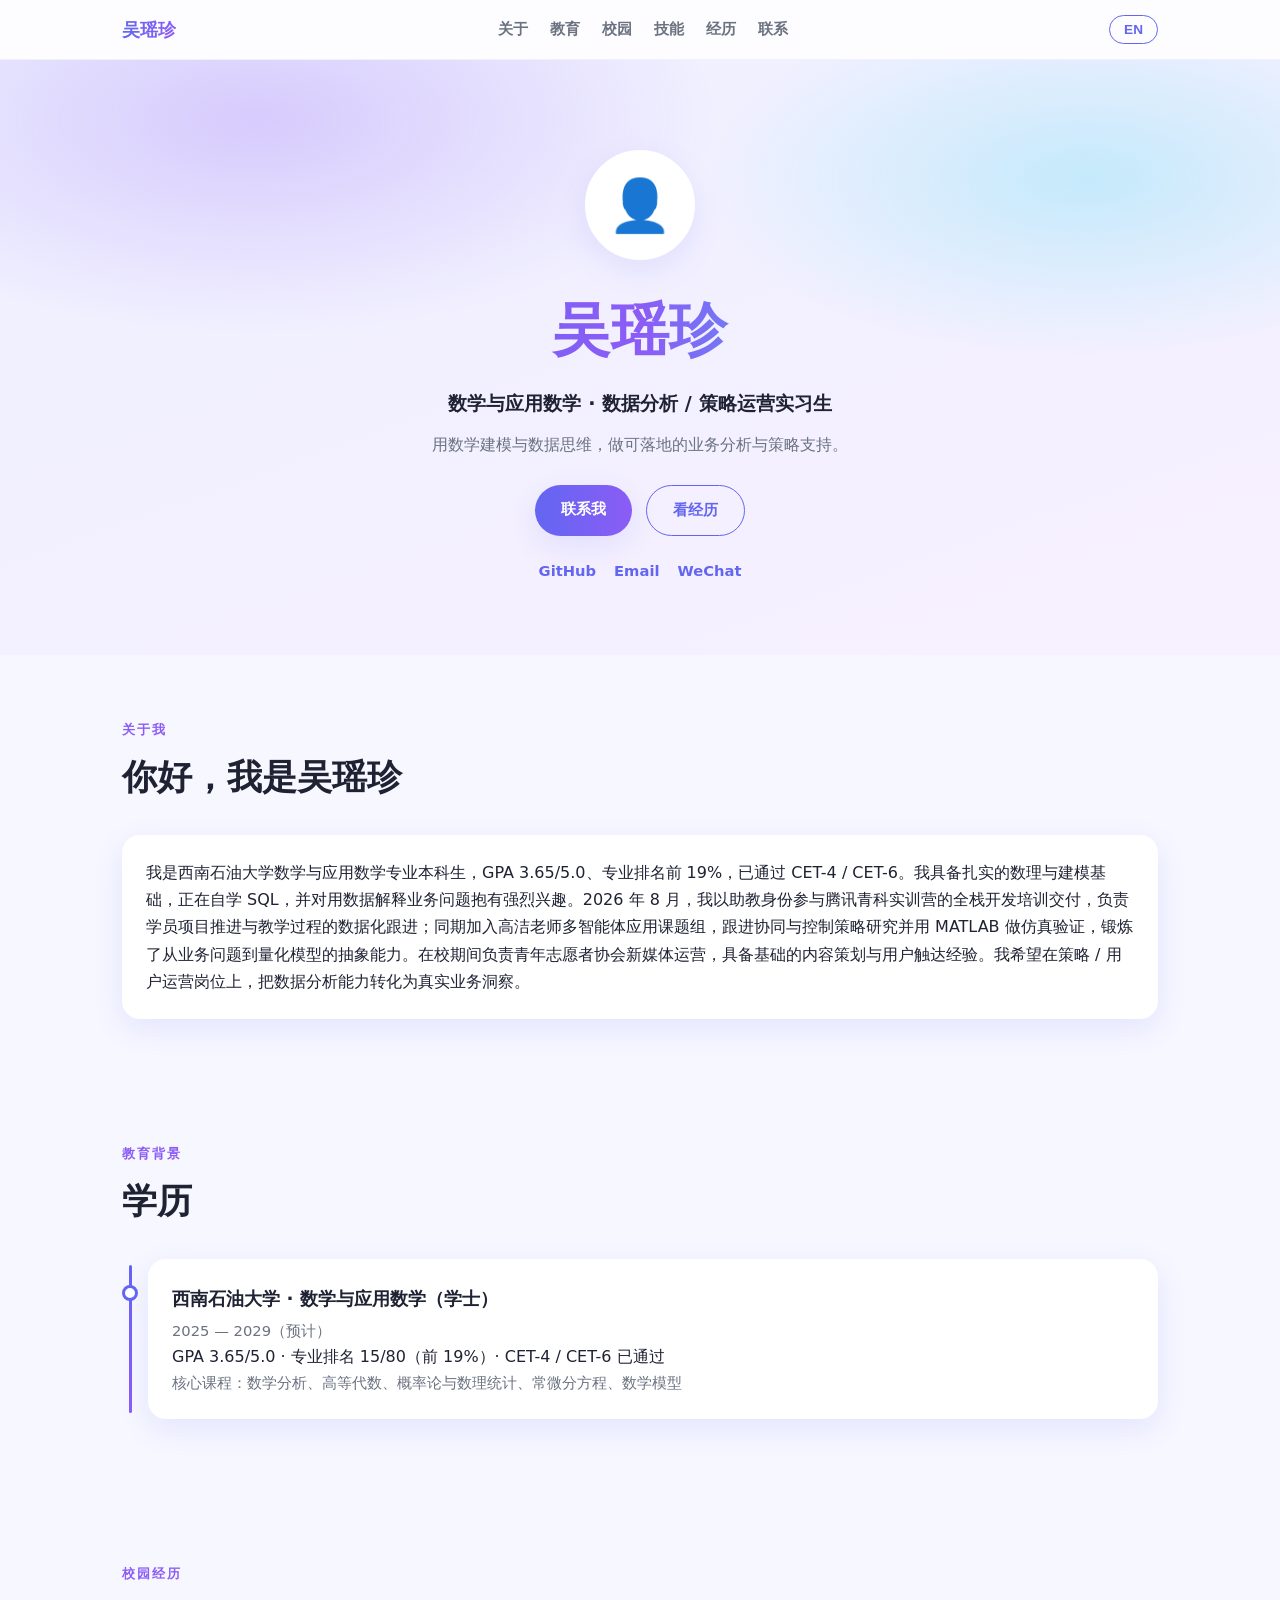
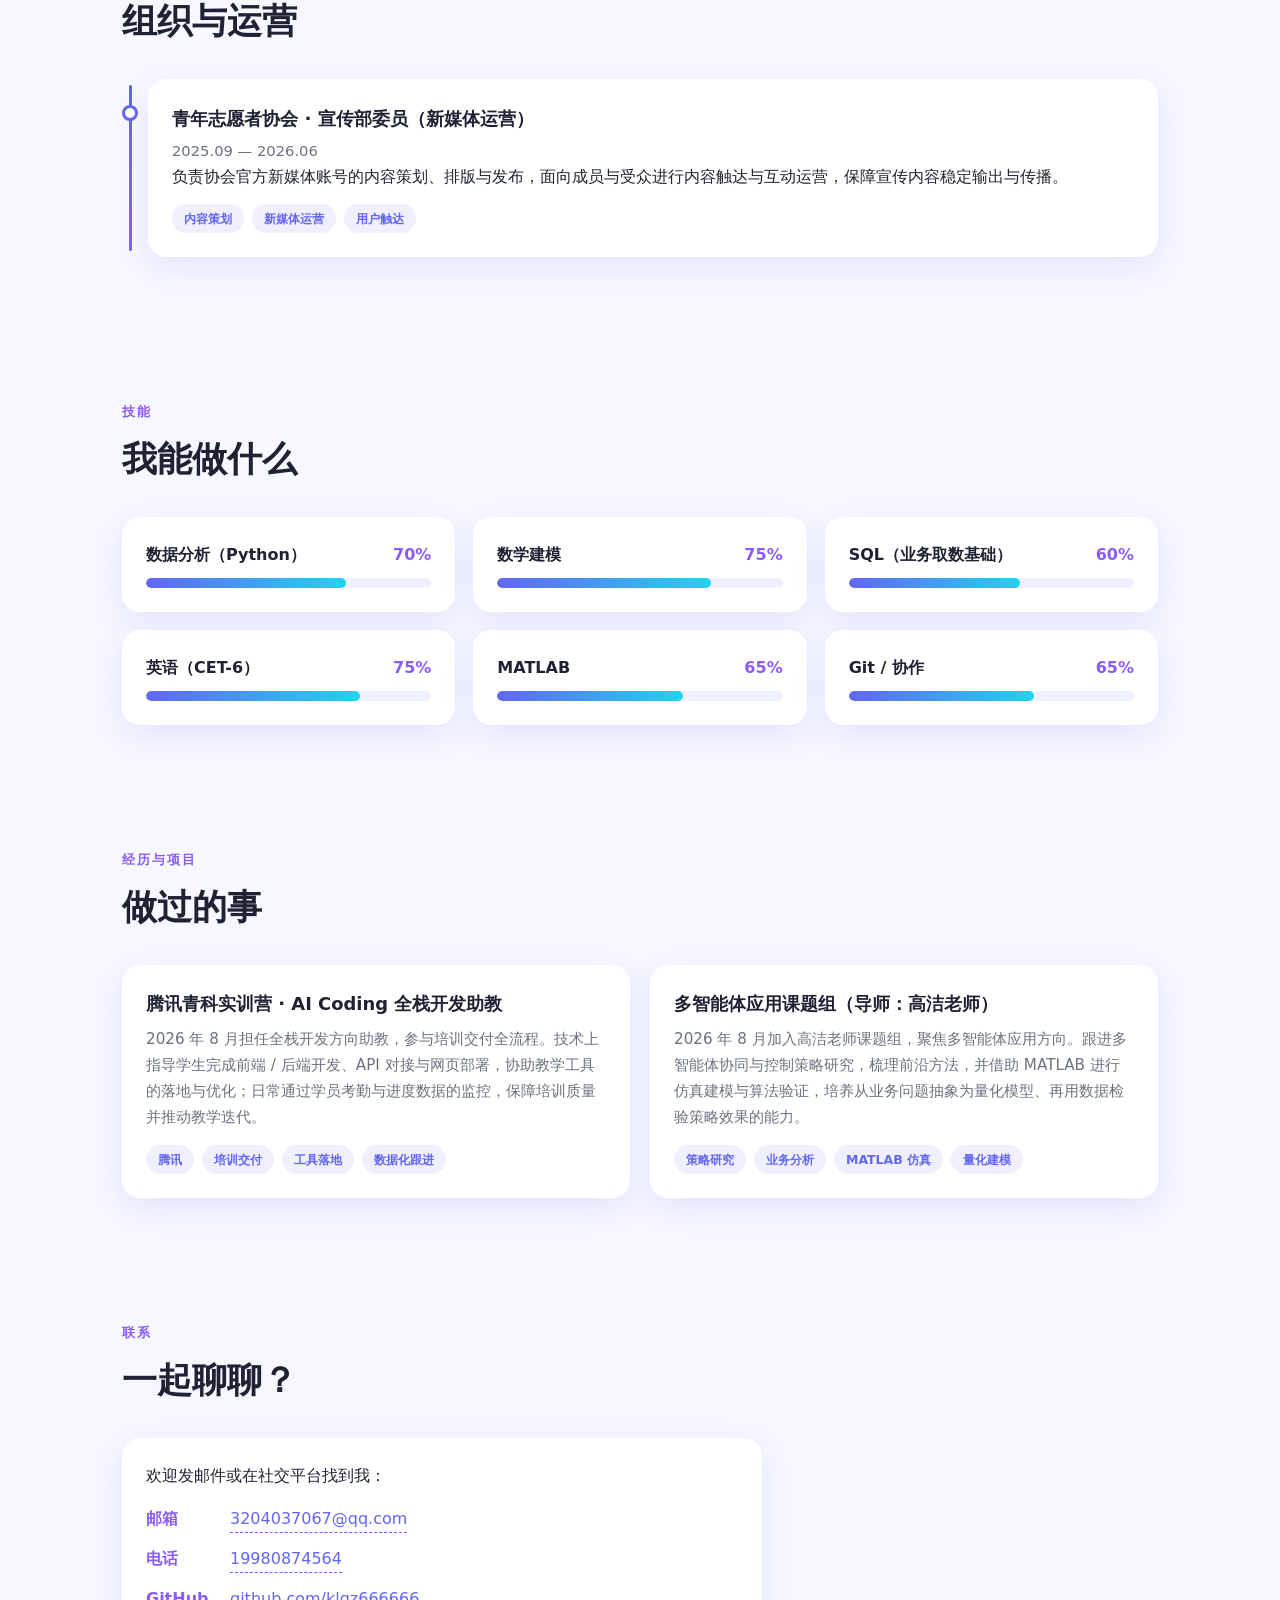
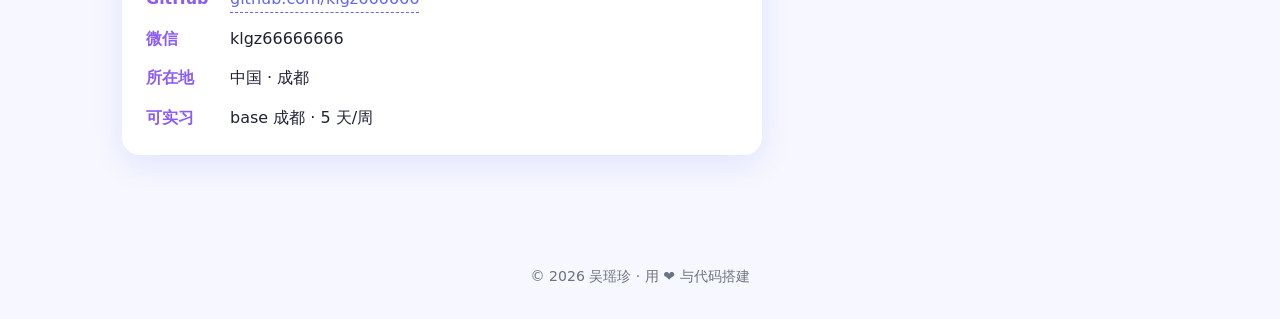
==== resume_didi.html @ a0040deb "feat: 个人简历网站（含 CodePlay 项目经历）" ====
<!DOCTYPE html>
<html lang="zh">
<head>
  <meta charset="UTF-8" />
  <meta name="viewport" content="width=device-width, initial-scale=1.0" />
  <title data-zh="吴瑶珍 - 数据分析/策略运营实习简历" data-en="Wu Yaozhen - Data & Strategy Ops Resume">吴瑶珍 - 数据分析/策略运营实习简历</title>
  <link rel="stylesheet" href="styles.css" />
</head>
<body>
  <!-- ===== 顶部导航 ===== -->
  <header class="nav" id="nav">
    <div class="nav__inner">
      <a class="nav__logo" href="#home" data-zh="吴瑶珍" data-en="Wu Yaozhen">吴瑶珍</a>
      <nav class="nav__links">
        <a href="#about" data-zh="关于" data-en="About">关于</a>
        <a href="#education" data-zh="教育" data-en="Education">教育</a>
        <a href="#campus" data-zh="校园" data-en="Campus">校园</a>
        <a href="#skills" data-zh="技能" data-en="Skills">技能</a>
        <a href="#projects" data-zh="经历" data-en="Experience">经历</a>
        <a href="#contact" data-zh="联系" data-en="Contact">联系</a>
      </nav>
      <button class="lang-toggle" id="langToggle" aria-label="切换语言">EN</button>
    </div>
  </header>

  <!-- ===== Hero 区 ===== -->
  <section class="hero" id="home">
    <div class="hero__bg" aria-hidden="true"></div>
    <div class="hero__inner">
      <div class="hero__avatar" aria-hidden="true">👤</div>
      <h1 class="hero__name" data-zh="吴瑶珍" data-en="Wu Yaozhen">吴瑶珍</h1>
      <p class="hero__role" data-zh="数学与应用数学 · 数据分析 / 策略运营实习生" data-en="Mathematics · Data & Strategy Ops Intern">数学与应用数学 · 数据分析 / 策略运营实习生</p>
      <p class="hero__tagline" data-zh="用数学建模与数据思维，做可落地的业务分析与策略支持。" data-en="Turning math modeling and data thinking into actionable business analysis & strategy support.">用数学建模与数据思维，做可落地的业务分析与策略支持。</p>
      <div class="hero__cta">
        <a class="btn btn--primary" href="#contact" data-zh="联系我" data-en="Contact Me">联系我</a>
        <a class="btn btn--ghost" href="#projects" data-zh="看经历" data-en="View Experience">看经历</a>
      </div>
      <div class="hero__socials">
        <a href="https://github.com/klgz666666" aria-label="GitHub">GitHub</a>
        <a href="#" aria-label="Email">Email</a>
        <a href="#" aria-label="WeChat">WeChat</a>
      </div>
    </div>
  </section>

  <!-- ===== 关于我 ===== -->
  <section class="section" id="about">
    <div class="section__head reveal">
      <span class="section__kicker" data-zh="关于我" data-en="About">关于我</span>
      <h2 data-zh="你好，我是吴瑶珍" data-en="Hi, I'm Wu Yaozhen">你好，我是吴瑶珍</h2>
    </div>
    <div class="card reveal">
      <p data-zh="我是西南石油大学数学与应用数学专业本科生，GPA 3.65/5.0、专业排名前 19%，已通过 CET-4 / CET-6。我具备扎实的数理与建模基础，正在自学 SQL，并对用数据解释业务问题抱有强烈兴趣。2026 年 8 月，我以助教身份参与腾讯青科实训营的全栈开发培训交付，负责学员项目推进与教学过程的数据化跟进；同期加入高洁老师多智能体应用课题组，跟进协同与控制策略研究并用 MATLAB 做仿真验证，锻炼了从业务问题到量化模型的抽象能力。在校期间负责青年志愿者协会新媒体运营，具备基础的内容策划与用户触达经验。我希望在策略 / 用户运营岗位上，把数据分析能力转化为真实业务洞察。" data-en="I'm a Mathematics undergrad at Southwest Petroleum University (GPA 3.65/5.0, top 19%, CET-4/6). I have solid quantitative & modeling foundations, am self-studying SQL, and am keen on explaining business with data. In Aug 2026 I joined Tencent's Youth Science Camp as a TA for the full-stack track, driving trainee projects and data-informed teaching follow-up; the same month I entered Prof. Gao Jie's multi-agent research group, studying coordination & control strategies and validating algorithms via MATLAB simulation — building my ability to abstract business problems into quantitative models. On campus I ran the Youth Volunteers Association's social media, gaining basic content planning & user-reach experience. I want to turn data analysis into real business insight in a strategy / user-ops role.">我是西南石油大学数学与应用数学专业本科生，GPA 3.65/5.0、专业排名前 19%，已通过 CET-4 / CET-6。我具备扎实的数理与建模基础，正在自学 SQL，并对用数据解释业务问题抱有强烈兴趣。2026 年 8 月，我以助教身份参与腾讯青科实训营的全栈开发培训交付，负责学员项目推进与教学过程的数据化跟进；同期加入高洁老师多智能体应用课题组，跟进协同与控制策略研究并用 MATLAB 做仿真验证，锻炼了从业务问题到量化模型的抽象能力。在校期间负责青年志愿者协会新媒体运营，具备基础的内容策划与用户触达经验。我希望在策略 / 用户运营岗位上，把数据分析能力转化为真实业务洞察。</p>
    </div>
  </section>

  <!-- ===== 教育背景 ===== -->
  <section class="section" id="education">
    <div class="section__head reveal">
      <span class="section__kicker" data-zh="教育背景" data-en="Education">教育背景</span>
      <h2 data-zh="学历" data-en="Education">学历</h2>
    </div>
    <div class="timeline">
      <div class="timeline__item reveal">
        <div class="timeline__dot" aria-hidden="true"></div>
        <div class="card">
          <h3 data-zh="西南石油大学 · 数学与应用数学（学士）" data-en="Southwest Petroleum University · B.Sc. in Mathematics">西南石油大学 · 数学与应用数学（学士）</h3>
          <p class="muted" data-zh="2025 — 2029（预计）" data-en="2025 — 2029 (expected)">2025 — 2029（预计）</p>
          <p data-zh="GPA 3.65/5.0 · 专业排名 15/80（前 19%）· CET-4 / CET-6 已通过" data-en="GPA 3.65/5.0 · Rank 15/80 (top 19%) · CET-4 / CET-6 passed">GPA 3.65/5.0 · 专业排名 15/80（前 19%）· CET-4 / CET-6 已通过</p>
          <p class="muted" data-zh="核心课程：数学分析、高等代数、概率论与数理统计、常微分方程、数学模型" data-en="Core courses: Mathematical Analysis, Advanced Algebra, Probability & Statistics, ODE, Math Modeling">核心课程：数学分析、高等代数、概率论与数理统计、常微分方程、数学模型</p>
        </div>
      </div>
    </div>
  </section>

  <!-- ===== 校园经历 ===== -->
  <section class="section" id="campus">
    <div class="section__head reveal">
      <span class="section__kicker" data-zh="校园经历" data-en="Campus Experience">校园经历</span>
      <h2 data-zh="组织与运营" data-en="Org & Operations">组织与运营</h2>
    </div>
    <div class="timeline">
      <div class="timeline__item reveal">
        <div class="timeline__dot" aria-hidden="true"></div>
        <div class="card">
          <h3 data-zh="青年志愿者协会 · 宣传部委员（新媒体运营）" data-en="Youth Volunteers Association · PR Member (Social Media Ops)">青年志愿者协会 · 宣传部委员（新媒体运营）</h3>
          <p class="muted" data-zh="2025.09 — 2026.06" data-en="2025.09 — 2026.06">2025.09 — 2026.06</p>
          <p data-zh="负责协会官方新媒体账号的内容策划、排版与发布，面向成员与受众进行内容触达与互动运营，保障宣传内容稳定输出与传播。" data-en="Owned content planning, layout and publishing for the association's official social account — reaching members and audiences with steady, on-brand communication.">负责协会官方新媒体账号的内容策划、排版与发布，面向成员与受众进行内容触达与互动运营，保障宣传内容稳定输出与传播。</p>
          <div class="tags"><span>内容策划</span><span>新媒体运营</span><span>用户触达</span></div>
        </div>
      </div>
    </div>
  </section>

  <!-- ===== 技能 ===== -->
  <section class="section" id="skills">
    <div class="section__head reveal">
      <span class="section__kicker" data-zh="技能" data-en="Skills">技能</span>
      <h2 data-zh="我能做什么" data-en="What I Can Do">我能做什么</h2>
    </div>
    <div class="skills-grid">
      <div class="card skill reveal">
        <div class="skill__top"><span data-zh="数据分析（Python）" data-en="Data Analysis (Python)">数据分析（Python）</span><span class="skill__pct">70%</span></div>
        <div class="bar"><div class="bar__fill" data-level="70"></div></div>
      </div>
      <div class="card skill reveal">
        <div class="skill__top"><span data-zh="数学建模" data-en="Math Modeling">数学建模</span><span class="skill__pct">75%</span></div>
        <div class="bar"><div class="bar__fill" data-level="75"></div></div>
      </div>
      <div class="card skill reveal">
        <div class="skill__top"><span data-zh="SQL（业务取数基础）" data-en="SQL (Querying Basics)">SQL（业务取数基础）</span><span class="skill__pct">60%</span></div>
        <div class="bar"><div class="bar__fill" data-level="60"></div></div>
      </div>
      <div class="card skill reveal">
        <div class="skill__top"><span data-zh="英语（CET-6）" data-en="English (CET-6)">英语（CET-6）</span><span class="skill__pct">75%</span></div>
        <div class="bar"><div class="bar__fill" data-level="75"></div></div>
      </div>
      <div class="card skill reveal">
        <div class="skill__top"><span data-zh="MATLAB" data-en="MATLAB">MATLAB</span><span class="skill__pct">65%</span></div>
        <div class="bar"><div class="bar__fill" data-level="65"></div></div>
      </div>
      <div class="card skill reveal">
        <div class="skill__top"><span data-zh="Git / 协作" data-en="Git / Collaboration">Git / 协作</span><span class="skill__pct">65%</span></div>
        <div class="bar"><div class="bar__fill" data-level="65"></div></div>
      </div>
    </div>
  </section>

  <!-- ===== 项目与经历 ===== -->
  <section class="section" id="projects">
    <div class="section__head reveal">
      <span class="section__kicker" data-zh="经历与项目" data-en="Experience">经历与项目</span>
      <h2 data-zh="做过的事" data-en="What I've Done">做过的事</h2>
    </div>
    <div class="projects-grid">
      <!-- 经历：腾讯青科实训营助教（往 B 岗策略/工具/数据化运营靠拢） -->
      <article class="card project reveal">
        <h3 data-zh="腾讯青科实训营 · AI Coding 全栈开发助教" data-en="Tencent Youth Science Camp · AI Coding Full-stack TA">腾讯青科实训营 · AI Coding 全栈开发助教</h3>
        <p data-zh="2026 年 8 月担任全栈开发方向助教，参与培训交付全流程。技术上指导学生完成前端 / 后端开发、API 对接与网页部署，协助教学工具的落地与优化；日常通过学员考勤与进度数据的监控，保障培训质量并推动教学迭代。" data-en="TA for the full-stack track (Aug 2026), embedded in the full training-delivery loop. Mentored students on frontend / backend dev, API integration and web deployment, supporting the rollout & refinement of teaching tooling; ran day-to-day monitoring of attendance & progress data to safeguard delivery quality and drive iteration.">2026 年 8 月担任全栈开发方向助教，参与培训交付全流程。技术上指导学生完成前端 / 后端开发、API 对接与网页部署，协助教学工具的落地与优化；日常通过学员考勤与进度数据的监控，保障培训质量并推动教学迭代。</p>
        <div class="tags"><span>腾讯</span><span>培训交付</span><span>工具落地</span><span>数据化跟进</span></div>
      </article>
      <!-- 科研经历：多智能体应用课题组（往策略/业务分析洞察靠拢） -->
      <article class="card project reveal">
        <h3 data-zh="多智能体应用课题组（导师：高洁老师）" data-en="Multi-Agent Applications Group (Advisor: Prof. Gao Jie)">多智能体应用课题组（导师：高洁老师）</h3>
        <p data-zh="2026 年 8 月加入高洁老师课题组，聚焦多智能体应用方向。跟进多智能体协同与控制策略研究，梳理前沿方法，并借助 MATLAB 进行仿真建模与算法验证，培养从业务问题抽象为量化模型、再用数据检验策略效果的能力。" data-en="Joined Prof. Gao Jie's group in Aug 2026, focusing on multi-agent applications. Tracking multi-agent coordination & control strategy research, mapping the state of the art, and using MATLAB for simulation modeling and algorithm validation — building the ability to abstract business problems into quantitative models and test strategy outcomes with data.">2026 年 8 月加入高洁老师课题组，聚焦多智能体应用方向。跟进多智能体协同与控制策略研究，梳理前沿方法，并借助 MATLAB 进行仿真建模与算法验证，培养从业务问题抽象为量化模型、再用数据检验策略效果的能力。</p>
        <div class="tags"><span>策略研究</span><span>业务分析</span><span>MATLAB 仿真</span><span>量化建模</span></div>
      </article>
    </div>
  </section>

  <!-- ===== 联系方式 ===== -->
  <section class="section section--contact" id="contact">
    <div class="section__head reveal">
      <span class="section__kicker" data-zh="联系" data-en="Contact">联系</span>
      <h2 data-zh="一起聊聊？" data-en="Let's Talk">一起聊聊？</h2>
    </div>
    <div class="card contact-card reveal">
      <p data-zh="欢迎发邮件或在社交平台找到我：" data-en="Feel free to email me or find me on social platforms:">欢迎发邮件或在社交平台找到我：</p>
      <ul class="contact-list">
        <li><span data-zh="邮箱" data-en="Email">邮箱</span><a href="mailto:3204037067@qq.com">3204037067@qq.com</a></li>
        <li><span data-zh="电话" data-en="Phone">电话</span><a href="tel:19980874564">19980874564</a></li>
        <li><span data-zh="GitHub" data-en="GitHub">GitHub</span><a href="https://github.com/klgz666666">github.com/klgz666666</a></li>
        <li><span data-zh="微信" data-en="WeChat">微信</span><span>klgz66666666</span></li>
        <li><span data-zh="所在地" data-en="Location">所在地</span><span data-zh="中国 · 成都" data-en="Chengdu, China">中国 · 成都</span></li>
        <li><span data-zh="可实习" data-en="Availability">可实习</span><span data-zh="base 成都 · 5 天/周" data-en="Based in Chengdu · 5 days/week">base 成都 · 5 天/周</span></li>
      </ul>
    </div>
  </section>

  <footer class="footer">
    <p data-zh="© 2026 吴瑶珍 · 用 ❤️ 与代码搭建" data-en="© 2026 Wu Yaozhen · Built with ❤️ & code">© 2026 吴瑶珍 · 用 ❤️ 与代码搭建</p>
  </footer>

  <script src="script.js"></script>
</body>
</html>
---- styles.css ----
/* =========================================================
   个人简历网站 · 活泼创意风样式
   想改配色：只改下面 :root 里的几个变量即可
   ========================================================= */
:root {
  --c1: #6366f1;        /* 主色 靛蓝 */
  --c2: #8b5cf6;        /* 辅助 紫 */
  --c3: #22d3ee;        /* 点缀 青 */
  --ink: #1f2233;       /* 正文深灰 */
  --muted: #6b7280;     /* 次要文字 */
  --bg: #f6f7ff;        /* 页面底色 */
  --card: #ffffff;      /* 卡片底色 */
  --radius: 18px;
  --shadow: 0 10px 30px rgba(99, 102, 241, 0.12);
  --shadow-hover: 0 16px 40px rgba(99, 102, 241, 0.22);
}

* { box-sizing: border-box; margin: 0; padding: 0; }

html { scroll-behavior: smooth; }

body {
  font-family: "PingFang SC", "Microsoft YaHei", "Segoe UI", system-ui, -apple-system, sans-serif;
  color: var(--ink);
  background: var(--bg);
  line-height: 1.7;
  -webkit-font-smoothing: antialiased;
}

a { color: inherit; text-decoration: none; }

.muted { color: var(--muted); font-size: 0.92rem; }

/* ===== 导航 ===== */
.nav {
  position: sticky; top: 0; z-index: 50;
  background: rgba(255, 255, 255, 0.75);
  backdrop-filter: blur(12px);
  border-bottom: 1px solid rgba(99, 102, 241, 0.08);
}
.nav__inner {
  max-width: 1080px; margin: 0 auto;
  display: flex; align-items: center; justify-content: space-between;
  padding: 14px 22px;
}
.nav__logo {
  font-weight: 800; font-size: 1.15rem;
  background: linear-gradient(90deg, var(--c1), var(--c2));
  -webkit-background-clip: text; background-clip: text; color: transparent;
}
.nav__links { display: flex; gap: 22px; }
.nav__links a {
  font-weight: 600; color: var(--muted); font-size: 0.95rem;
  transition: color 0.2s;
}
.nav__links a:hover { color: var(--c1); }

.lang-toggle {
  border: 1.5px solid var(--c1); color: var(--c1);
  background: transparent; border-radius: 999px;
  padding: 6px 14px; font-weight: 700; cursor: pointer;
  transition: all 0.2s; font-size: 0.85rem;
}
.lang-toggle:hover { background: var(--c1); color: #fff; }

/* ===== Hero ===== */
.hero {
  position: relative; overflow: hidden;
  padding: 90px 22px 70px;
  text-align: center;
}
.hero__bg {
  position: absolute; inset: 0; z-index: 0;
  background:
    radial-gradient(60% 60% at 20% 10%, rgba(139, 92, 246, 0.25), transparent 60%),
    radial-gradient(50% 50% at 85% 20%, rgba(34, 211, 238, 0.22), transparent 60%),
    linear-gradient(160deg, #eef0ff, #f7f0ff);
}
.hero__inner { position: relative; z-index: 1; max-width: 760px; margin: 0 auto; }
.hero__avatar {
  width: 110px; height: 110px; margin: 0 auto 22px;
  border-radius: 50%; font-size: 3.2rem;
  display: grid; place-items: center;
  background: #fff; box-shadow: var(--shadow);
  border: 3px solid #fff;
}
.hero__name {
  font-size: clamp(2.2rem, 6vw, 3.6rem); font-weight: 900;
  background: linear-gradient(90deg, var(--c1), var(--c2), var(--c3));
  -webkit-background-clip: text; background-clip: text; color: transparent;
  letter-spacing: 0.5px;
}
.hero__role {
  font-size: 1.2rem; font-weight: 700; margin-top: 8px; color: var(--ink);
}
.hero__tagline { color: var(--muted); margin-top: 10px; font-size: 1.02rem; }
.hero__cta { display: flex; gap: 14px; justify-content: center; margin-top: 26px; flex-wrap: wrap; }
.hero__socials { display: flex; gap: 18px; justify-content: center; margin-top: 22px; }
.hero__socials a {
  font-weight: 600; color: var(--c1); font-size: 0.92rem;
  border-bottom: 2px solid transparent; transition: border-color 0.2s;
}
.hero__socials a:hover { border-color: var(--c1); }

.btn {
  display: inline-block; padding: 12px 26px; border-radius: 999px;
  font-weight: 700; font-size: 0.95rem; cursor: pointer; transition: all 0.2s;
}
.btn--primary {
  background: linear-gradient(90deg, var(--c1), var(--c2));
  color: #fff; box-shadow: var(--shadow);
}
.btn--primary:hover { transform: translateY(-2px); box-shadow: var(--shadow-hover); }
.btn--ghost { border: 1.5px solid var(--c1); color: var(--c1); }
.btn--ghost:hover { background: var(--c1); color: #fff; }

/* ===== 通用 section ===== */
.section { max-width: 1080px; margin: 0 auto; padding: 60px 22px; }
.section__head { margin-bottom: 28px; }
.section__kicker {
  display: inline-block; font-weight: 800; font-size: 0.8rem; letter-spacing: 2px;
  text-transform: uppercase; color: var(--c2); margin-bottom: 6px;
}
.section__head h2 { font-size: clamp(1.6rem, 4vw, 2.2rem); font-weight: 800; }

.card {
  background: var(--card); border-radius: var(--radius);
  padding: 24px; box-shadow: var(--shadow);
  transition: transform 0.25s, box-shadow 0.25s;
}
.card:hover { transform: translateY(-4px); box-shadow: var(--shadow-hover); }

/* ===== 时间线（教育） ===== */
.timeline { position: relative; padding-left: 26px; }
.timeline::before {
  content: ""; position: absolute; left: 7px; top: 6px; bottom: 6px;
  width: 3px; background: linear-gradient(var(--c1), var(--c2));
  border-radius: 3px;
}
.timeline__item { position: relative; margin-bottom: 20px; }
.timeline__dot {
  position: absolute; left: -26px; top: 26px;
  width: 16px; height: 16px; border-radius: 50%;
  background: #fff; border: 3px solid var(--c1);
}
.timeline__item h3 { font-size: 1.15rem; font-weight: 800; margin-bottom: 4px; }

/* ===== 技能 ===== */
.skills-grid {
  display: grid; grid-template-columns: repeat(auto-fit, minmax(260px, 1fr));
  gap: 18px;
}
.skill__top { display: flex; justify-content: space-between; font-weight: 700; margin-bottom: 10px; }
.skill__pct { color: var(--c2); }
.bar { height: 10px; background: #eef0ff; border-radius: 999px; overflow: hidden; }
.bar__fill {
  height: 100%; width: 0; border-radius: 999px;
  background: linear-gradient(90deg, var(--c1), var(--c3));
  transition: width 1.1s cubic-bezier(.2,.8,.2,1);
}

/* ===== 项目 ===== */
.projects-grid {
  display: grid; grid-template-columns: repeat(auto-fit, minmax(280px, 1fr));
  gap: 20px;
}
.project h3 { font-size: 1.12rem; font-weight: 800; margin-bottom: 8px; }
.project p { color: var(--muted); font-size: 0.95rem; }
.tags { display: flex; flex-wrap: wrap; gap: 8px; margin-top: 14px; }
.tags span {
  font-size: 0.78rem; font-weight: 700; color: var(--c1);
  background: rgba(99, 102, 241, 0.1); padding: 4px 12px; border-radius: 999px;
}

/* ===== 联系 ===== */
.section--contact { padding-bottom: 80px; }
.contact-card { max-width: 640px; }
.contact-list { list-style: none; margin-top: 16px; display: grid; gap: 12px; }
.contact-list li { display: flex; gap: 14px; align-items: baseline; }
.contact-list li span:first-child {
  min-width: 70px; font-weight: 800; color: var(--c2);
}
.contact-list a { color: var(--c1); border-bottom: 1px dashed var(--c1); }

/* ===== 页脚 ===== */
.footer { text-align: center; padding: 30px 22px; color: var(--muted); font-size: 0.88rem; }

/* ===== 滚动淡入 ===== */
.reveal { opacity: 0; transform: translateY(26px); transition: opacity 0.7s, transform 0.7s; }
.reveal.is-visible { opacity: 1; transform: none; }

/* ===== 响应式 ===== */
@media (max-width: 640px) {
  .nav__links { display: none; }
  .section { padding: 44px 18px; }
  .hero { padding: 70px 18px 50px; }
}

/* 尊重"减少动效"偏好 */
@media (prefers-reduced-motion: reduce) {
  .reveal { opacity: 1; transform: none; transition: none; }
  .bar__fill { transition: none; }
  html { scroll-behavior: auto; }
}
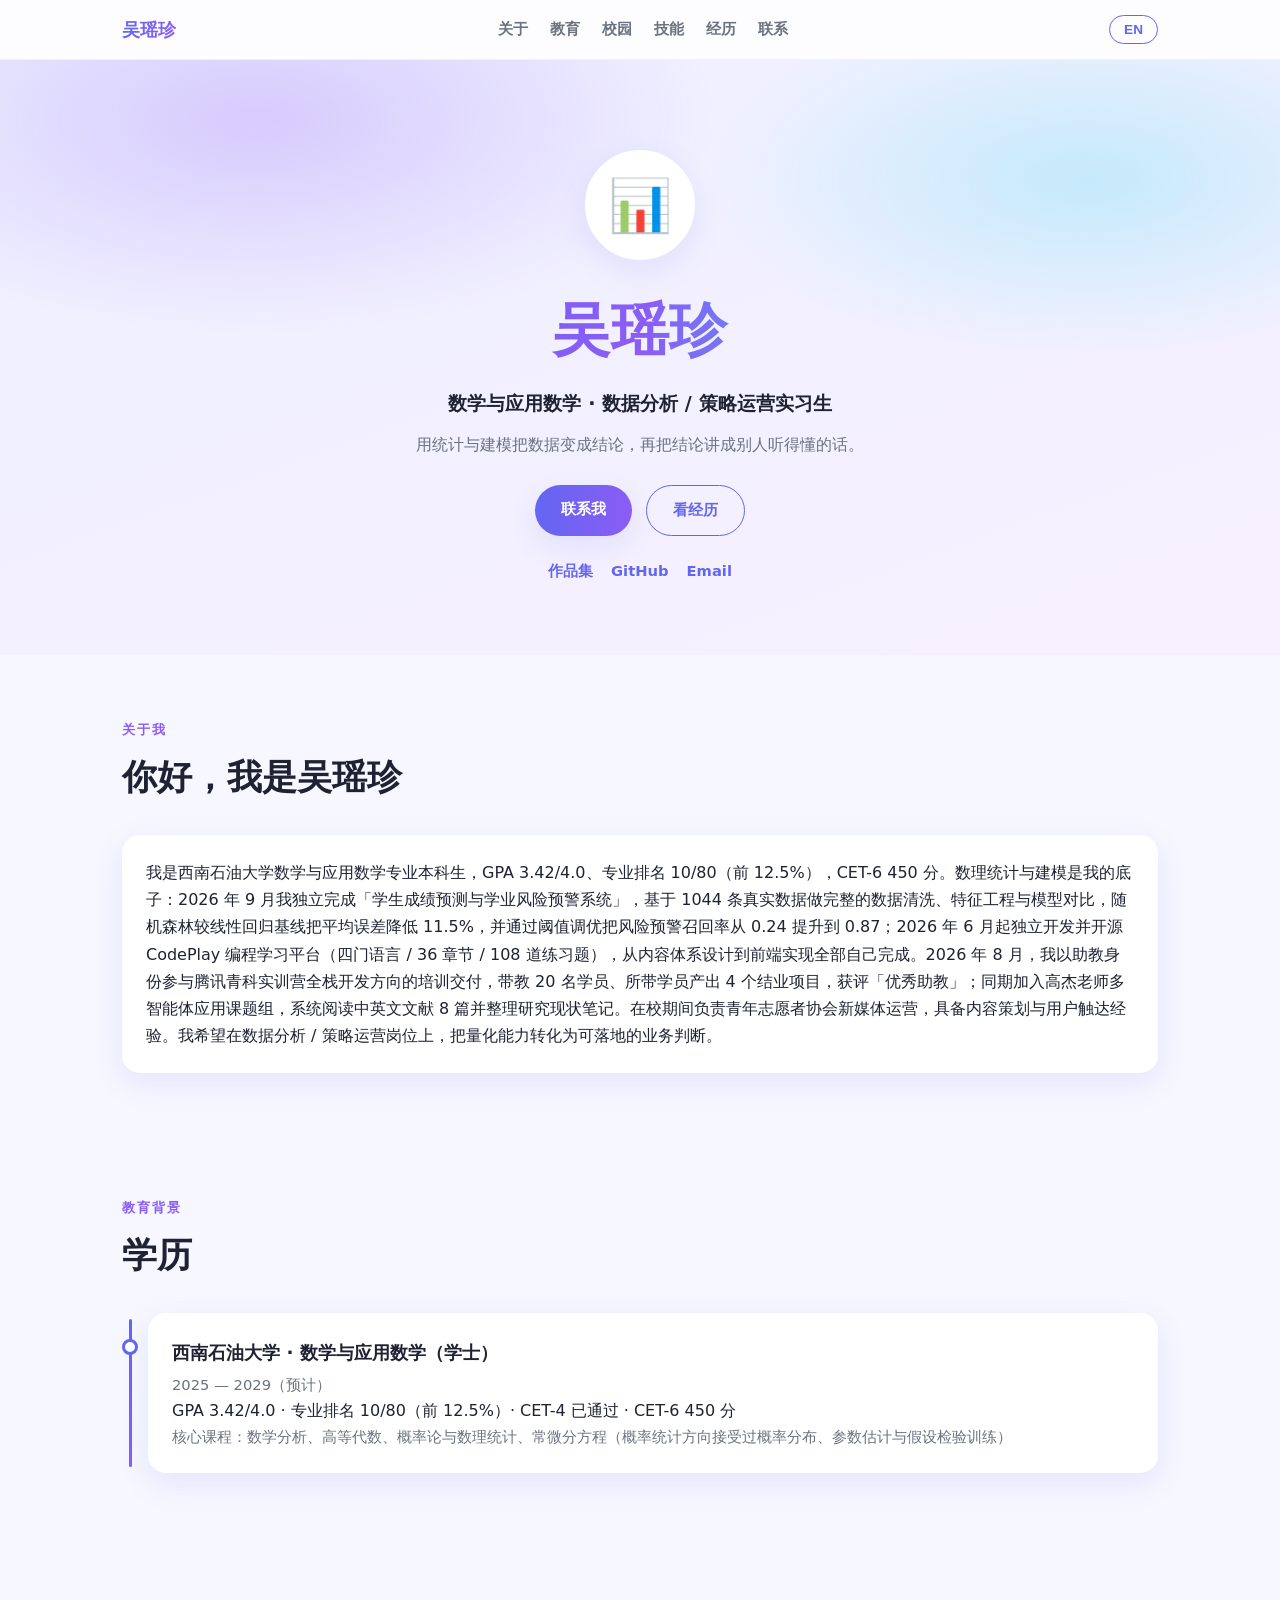
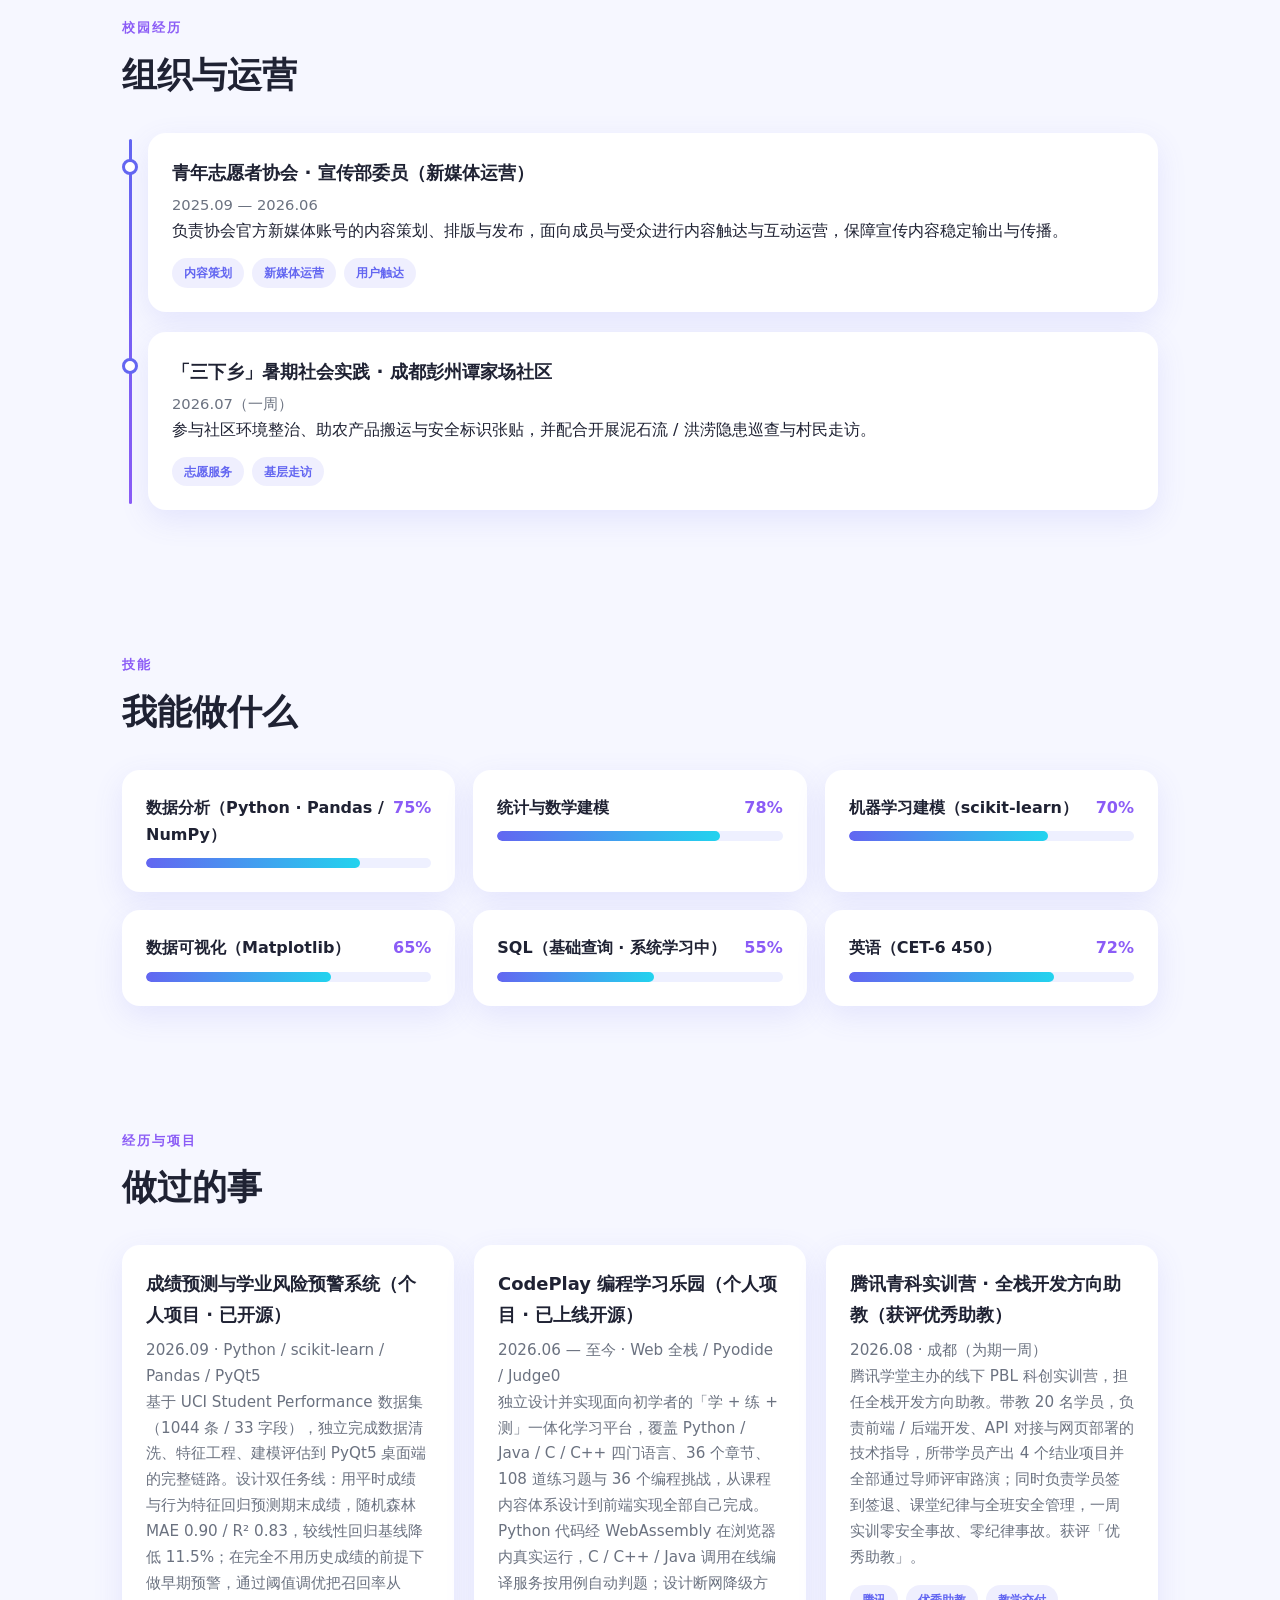
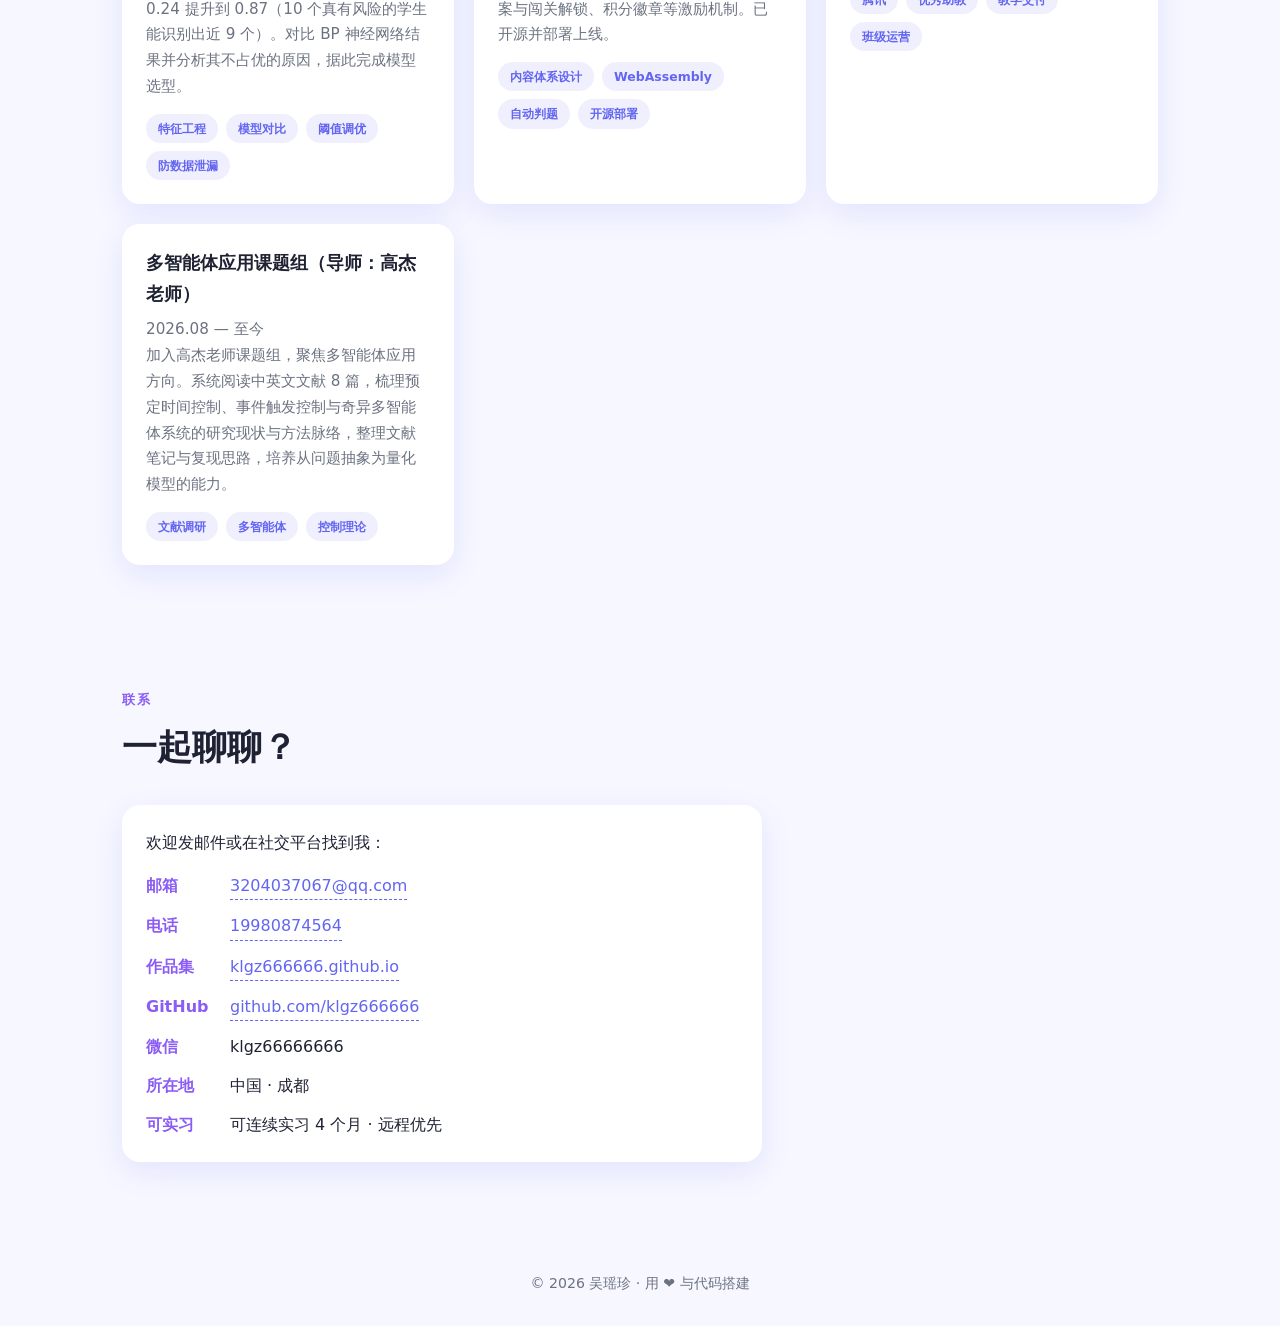
==== commit cada537e: "chore: rebuild resume page with latest data (GPA 3.42, rank 10/80, two projects added, advisor name " ====
--- a/resume_didi.html
+++ b/resume_didi.html
@@ -3,7 +3,7 @@
 <head>
   <meta charset="UTF-8" />
   <meta name="viewport" content="width=device-width, initial-scale=1.0" />
-  <title data-zh="吴瑶珍 - 数据分析/策略运营实习简历" data-en="Wu Yaozhen - Data & Strategy Ops Resume">吴瑶珍 - 数据分析/策略运营实习简历</title>
+  <title data-zh="吴瑶珍 - 数据分析 / 策略运营实习简历" data-en="Wu Yaozhen - Data Analysis & Strategy Ops Resume">吴瑶珍 - 数据分析 / 策略运营实习简历</title>
   <link rel="stylesheet" href="styles.css" />
 </head>
 <body>
@@ -27,18 +27,18 @@
   <section class="hero" id="home">
     <div class="hero__bg" aria-hidden="true"></div>
     <div class="hero__inner">
-      <div class="hero__avatar" aria-hidden="true">👤</div>
+      <div class="hero__avatar" aria-hidden="true">📊</div>
       <h1 class="hero__name" data-zh="吴瑶珍" data-en="Wu Yaozhen">吴瑶珍</h1>
-      <p class="hero__role" data-zh="数学与应用数学 · 数据分析 / 策略运营实习生" data-en="Mathematics · Data & Strategy Ops Intern">数学与应用数学 · 数据分析 / 策略运营实习生</p>
-      <p class="hero__tagline" data-zh="用数学建模与数据思维，做可落地的业务分析与策略支持。" data-en="Turning math modeling and data thinking into actionable business analysis & strategy support.">用数学建模与数据思维，做可落地的业务分析与策略支持。</p>
+      <p class="hero__role" data-zh="数学与应用数学 · 数据分析 / 策略运营实习生" data-en="Mathematics · Data Analysis & Strategy Ops Intern">数学与应用数学 · 数据分析 / 策略运营实习生</p>
+      <p class="hero__tagline" data-zh="用统计与建模把数据变成结论，再把结论讲成别人听得懂的话。" data-en="Turning data into conclusions with statistics & modeling — and conclusions into language people act on.">用统计与建模把数据变成结论，再把结论讲成别人听得懂的话。</p>
       <div class="hero__cta">
         <a class="btn btn--primary" href="#contact" data-zh="联系我" data-en="Contact Me">联系我</a>
         <a class="btn btn--ghost" href="#projects" data-zh="看经历" data-en="View Experience">看经历</a>
       </div>
       <div class="hero__socials">
+        <a href="https://klgz666666.github.io" aria-label="Portfolio">作品集</a>
         <a href="https://github.com/klgz666666" aria-label="GitHub">GitHub</a>
-        <a href="#" aria-label="Email">Email</a>
-        <a href="#" aria-label="WeChat">WeChat</a>
+        <a href="mailto:3204037067@qq.com" aria-label="Email">Email</a>
       </div>
     </div>
   </section>
@@ -50,7 +50,7 @@
       <h2 data-zh="你好，我是吴瑶珍" data-en="Hi, I'm Wu Yaozhen">你好，我是吴瑶珍</h2>
     </div>
     <div class="card reveal">
-      <p data-zh="我是西南石油大学数学与应用数学专业本科生，GPA 3.65/5.0、专业排名前 19%，已通过 CET-4 / CET-6。我具备扎实的数理与建模基础，正在自学 SQL，并对用数据解释业务问题抱有强烈兴趣。2026 年 8 月，我以助教身份参与腾讯青科实训营的全栈开发培训交付，负责学员项目推进与教学过程的数据化跟进；同期加入高洁老师多智能体应用课题组，跟进协同与控制策略研究并用 MATLAB 做仿真验证，锻炼了从业务问题到量化模型的抽象能力。在校期间负责青年志愿者协会新媒体运营，具备基础的内容策划与用户触达经验。我希望在策略 / 用户运营岗位上，把数据分析能力转化为真实业务洞察。" data-en="I'm a Mathematics undergrad at Southwest Petroleum University (GPA 3.65/5.0, top 19%, CET-4/6). I have solid quantitative & modeling foundations, am self-studying SQL, and am keen on explaining business with data. In Aug 2026 I joined Tencent's Youth Science Camp as a TA for the full-stack track, driving trainee projects and data-informed teaching follow-up; the same month I entered Prof. Gao Jie's multi-agent research group, studying coordination & control strategies and validating algorithms via MATLAB simulation — building my ability to abstract business problems into quantitative models. On campus I ran the Youth Volunteers Association's social media, gaining basic content planning & user-reach experience. I want to turn data analysis into real business insight in a strategy / user-ops role.">我是西南石油大学数学与应用数学专业本科生，GPA 3.65/5.0、专业排名前 19%，已通过 CET-4 / CET-6。我具备扎实的数理与建模基础，正在自学 SQL，并对用数据解释业务问题抱有强烈兴趣。2026 年 8 月，我以助教身份参与腾讯青科实训营的全栈开发培训交付，负责学员项目推进与教学过程的数据化跟进；同期加入高洁老师多智能体应用课题组，跟进协同与控制策略研究并用 MATLAB 做仿真验证，锻炼了从业务问题到量化模型的抽象能力。在校期间负责青年志愿者协会新媒体运营，具备基础的内容策划与用户触达经验。我希望在策略 / 用户运营岗位上，把数据分析能力转化为真实业务洞察。</p>
+      <p data-zh="我是西南石油大学数学与应用数学专业本科生，GPA 3.42/4.0、专业排名 10/80（前 12.5%），CET-6 450 分。数理统计与建模是我的底子：2026 年 9 月我独立完成「学生成绩预测与学业风险预警系统」，基于 1044 条真实数据做完整的数据清洗、特征工程与模型对比，随机森林较线性回归基线把平均误差降低 11.5%，并通过阈值调优把风险预警召回率从 0.24 提升到 0.87；2026 年 6 月起独立开发并开源 CodePlay 编程学习平台（四门语言 / 36 章节 / 108 道练习题），从内容体系设计到前端实现全部自己完成。2026 年 8 月，我以助教身份参与腾讯青科实训营全栈开发方向的培训交付，带教 20 名学员、所带学员产出 4 个结业项目，获评「优秀助教」；同期加入高杰老师多智能体应用课题组，系统阅读中英文文献 8 篇并整理研究现状笔记。在校期间负责青年志愿者协会新媒体运营，具备内容策划与用户触达经验。我希望在数据分析 / 策略运营岗位上，把量化能力转化为可落地的业务判断。" data-en="I'm a Mathematics undergraduate at Southwest Petroleum University (GPA 3.42/4.0, rank 10/80, top 12.5%, CET-6 450). Statistics & modeling are my foundation: in Sep 2026 I independently built a Student Performance Prediction & Academic Risk Warning system on a real 1,044-record dataset — full data cleaning, feature engineering and model comparison, where a random forest cut MAE by 11.5% vs. a linear baseline and threshold tuning lifted risk-warning recall from 0.24 to 0.87. Since Jun 2026 I've independently designed and open-sourced CodePlay, a programming learning platform (4 languages / 36 chapters / 108 exercises). In Aug 2026 I served as a TA for the full-stack track at Tencent's Youth Science Camp — mentoring 20 trainees whose 4 final projects all passed review, earning a &quot;Outstanding TA&quot; award — and joined Prof. Gao Jie's multi-agent research group, reading 8 papers and mapping the state of the art. On campus I ran the Youth Volunteers Association's social media. I want to turn quantitative work into actionable business judgement in a data analysis / strategy ops role.">我是西南石油大学数学与应用数学专业本科生，GPA 3.42/4.0、专业排名 10/80（前 12.5%），CET-6 450 分。数理统计与建模是我的底子：2026 年 9 月我独立完成「学生成绩预测与学业风险预警系统」，基于 1044 条真实数据做完整的数据清洗、特征工程与模型对比，随机森林较线性回归基线把平均误差降低 11.5%，并通过阈值调优把风险预警召回率从 0.24 提升到 0.87；2026 年 6 月起独立开发并开源 CodePlay 编程学习平台（四门语言 / 36 章节 / 108 道练习题），从内容体系设计到前端实现全部自己完成。2026 年 8 月，我以助教身份参与腾讯青科实训营全栈开发方向的培训交付，带教 20 名学员、所带学员产出 4 个结业项目，获评「优秀助教」；同期加入高杰老师多智能体应用课题组，系统阅读中英文文献 8 篇并整理研究现状笔记。在校期间负责青年志愿者协会新媒体运营，具备内容策划与用户触达经验。我希望在数据分析 / 策略运营岗位上，把量化能力转化为可落地的业务判断。</p>
     </div>
   </section>
 
@@ -66,8 +66,8 @@
         <div class="card">
           <h3 data-zh="西南石油大学 · 数学与应用数学（学士）" data-en="Southwest Petroleum University · B.Sc. in Mathematics">西南石油大学 · 数学与应用数学（学士）</h3>
           <p class="muted" data-zh="2025 — 2029（预计）" data-en="2025 — 2029 (expected)">2025 — 2029（预计）</p>
-          <p data-zh="GPA 3.65/5.0 · 专业排名 15/80（前 19%）· CET-4 / CET-6 已通过" data-en="GPA 3.65/5.0 · Rank 15/80 (top 19%) · CET-4 / CET-6 passed">GPA 3.65/5.0 · 专业排名 15/80（前 19%）· CET-4 / CET-6 已通过</p>
-          <p class="muted" data-zh="核心课程：数学分析、高等代数、概率论与数理统计、常微分方程、数学模型" data-en="Core courses: Mathematical Analysis, Advanced Algebra, Probability & Statistics, ODE, Math Modeling">核心课程：数学分析、高等代数、概率论与数理统计、常微分方程、数学模型</p>
+          <p data-zh="GPA 3.42/4.0 · 专业排名 10/80（前 12.5%）· CET-4 已通过 · CET-6 450 分" data-en="GPA 3.42/4.0 · Rank 10/80 (top 12.5%) · CET-4 passed · CET-6 450">GPA 3.42/4.0 · 专业排名 10/80（前 12.5%）· CET-4 已通过 · CET-6 450 分</p>
+          <p class="muted" data-zh="核心课程：数学分析、高等代数、概率论与数理统计、常微分方程（概率统计方向接受过概率分布、参数估计与假设检验训练）" data-en="Core courses: Mathematical Analysis, Advanced Algebra, Probability & Statistics, ODE">核心课程：数学分析、高等代数、概率论与数理统计、常微分方程（概率统计方向接受过概率分布、参数估计与假设检验训练）</p>
         </div>
       </div>
     </div>
@@ -89,6 +89,15 @@
           <div class="tags"><span>内容策划</span><span>新媒体运营</span><span>用户触达</span></div>
         </div>
       </div>
+      <div class="timeline__item reveal">
+        <div class="timeline__dot" aria-hidden="true"></div>
+        <div class="card">
+          <h3 data-zh="「三下乡」暑期社会实践 · 成都彭州谭家场社区" data-en="Summer Social Practice · Tanjiachang Community, Pengzhou">「三下乡」暑期社会实践 · 成都彭州谭家场社区</h3>
+          <p class="muted" data-zh="2026.07（一周）" data-en="Jul 2026 (1 week)">2026.07（一周）</p>
+          <p data-zh="参与社区环境整治、助农产品搬运与安全标识张贴，并配合开展泥石流 / 洪涝隐患巡查与村民走访。" data-en="Took part in community clean-up, agricultural product handling, safety signage, and hazard patrols with household visits.">参与社区环境整治、助农产品搬运与安全标识张贴，并配合开展泥石流 / 洪涝隐患巡查与村民走访。</p>
+          <div class="tags"><span>志愿服务</span><span>基层走访</span></div>
+        </div>
+      </div>
     </div>
   </section>
 
@@ -100,28 +109,28 @@
     </div>
     <div class="skills-grid">
       <div class="card skill reveal">
-        <div class="skill__top"><span data-zh="数据分析（Python）" data-en="Data Analysis (Python)">数据分析（Python）</span><span class="skill__pct">70%</span></div>
+        <div class="skill__top"><span data-zh="数据分析（Python · Pandas / NumPy）" data-en="Data Analysis (Python · Pandas / NumPy)">数据分析（Python · Pandas / NumPy）</span><span class="skill__pct">75%</span></div>
+        <div class="bar"><div class="bar__fill" data-level="75"></div></div>
+      </div>
+      <div class="card skill reveal">
+        <div class="skill__top"><span data-zh="统计与数学建模" data-en="Statistics & Math Modeling">统计与数学建模</span><span class="skill__pct">78%</span></div>
+        <div class="bar"><div class="bar__fill" data-level="78"></div></div>
+      </div>
+      <div class="card skill reveal">
+        <div class="skill__top"><span data-zh="机器学习建模（scikit-learn）" data-en="ML Modeling (scikit-learn)">机器学习建模（scikit-learn）</span><span class="skill__pct">70%</span></div>
         <div class="bar"><div class="bar__fill" data-level="70"></div></div>
       </div>
       <div class="card skill reveal">
-        <div class="skill__top"><span data-zh="数学建模" data-en="Math Modeling">数学建模</span><span class="skill__pct">75%</span></div>
-        <div class="bar"><div class="bar__fill" data-level="75"></div></div>
-      </div>
-      <div class="card skill reveal">
-        <div class="skill__top"><span data-zh="SQL（业务取数基础）" data-en="SQL (Querying Basics)">SQL（业务取数基础）</span><span class="skill__pct">60%</span></div>
-        <div class="bar"><div class="bar__fill" data-level="60"></div></div>
-      </div>
-      <div class="card skill reveal">
-        <div class="skill__top"><span data-zh="英语（CET-6）" data-en="English (CET-6)">英语（CET-6）</span><span class="skill__pct">75%</span></div>
-        <div class="bar"><div class="bar__fill" data-level="75"></div></div>
-      </div>
-      <div class="card skill reveal">
-        <div class="skill__top"><span data-zh="MATLAB" data-en="MATLAB">MATLAB</span><span class="skill__pct">65%</span></div>
+        <div class="skill__top"><span data-zh="数据可视化（Matplotlib）" data-en="Data Visualization (Matplotlib)">数据可视化（Matplotlib）</span><span class="skill__pct">65%</span></div>
         <div class="bar"><div class="bar__fill" data-level="65"></div></div>
       </div>
       <div class="card skill reveal">
-        <div class="skill__top"><span data-zh="Git / 协作" data-en="Git / Collaboration">Git / 协作</span><span class="skill__pct">65%</span></div>
-        <div class="bar"><div class="bar__fill" data-level="65"></div></div>
+        <div class="skill__top"><span data-zh="SQL（基础查询 · 系统学习中）" data-en="SQL (Querying Basics · Learning)">SQL（基础查询 · 系统学习中）</span><span class="skill__pct">55%</span></div>
+        <div class="bar"><div class="bar__fill" data-level="55"></div></div>
+      </div>
+      <div class="card skill reveal">
+        <div class="skill__top"><span data-zh="英语（CET-6 450）" data-en="English (CET-6 450)">英语（CET-6 450）</span><span class="skill__pct">72%</span></div>
+        <div class="bar"><div class="bar__fill" data-level="72"></div></div>
       </div>
     </div>
   </section>
@@ -133,17 +142,36 @@
       <h2 data-zh="做过的事" data-en="What I've Done">做过的事</h2>
     </div>
     <div class="projects-grid">
-      <!-- 经历：腾讯青科实训营助教（往 B 岗策略/工具/数据化运营靠拢） -->
-      <article class="card project reveal">
-        <h3 data-zh="腾讯青科实训营 · AI Coding 全栈开发助教" data-en="Tencent Youth Science Camp · AI Coding Full-stack TA">腾讯青科实训营 · AI Coding 全栈开发助教</h3>
-        <p data-zh="2026 年 8 月担任全栈开发方向助教，参与培训交付全流程。技术上指导学生完成前端 / 后端开发、API 对接与网页部署，协助教学工具的落地与优化；日常通过学员考勤与进度数据的监控，保障培训质量并推动教学迭代。" data-en="TA for the full-stack track (Aug 2026), embedded in the full training-delivery loop. Mentored students on frontend / backend dev, API integration and web deployment, supporting the rollout & refinement of teaching tooling; ran day-to-day monitoring of attendance & progress data to safeguard delivery quality and drive iteration.">2026 年 8 月担任全栈开发方向助教，参与培训交付全流程。技术上指导学生完成前端 / 后端开发、API 对接与网页部署，协助教学工具的落地与优化；日常通过学员考勤与进度数据的监控，保障培训质量并推动教学迭代。</p>
-        <div class="tags"><span>腾讯</span><span>培训交付</span><span>工具落地</span><span>数据化跟进</span></div>
-      </article>
-      <!-- 科研经历：多智能体应用课题组（往策略/业务分析洞察靠拢） -->
-      <article class="card project reveal">
-        <h3 data-zh="多智能体应用课题组（导师：高洁老师）" data-en="Multi-Agent Applications Group (Advisor: Prof. Gao Jie)">多智能体应用课题组（导师：高洁老师）</h3>
-        <p data-zh="2026 年 8 月加入高洁老师课题组，聚焦多智能体应用方向。跟进多智能体协同与控制策略研究，梳理前沿方法，并借助 MATLAB 进行仿真建模与算法验证，培养从业务问题抽象为量化模型、再用数据检验策略效果的能力。" data-en="Joined Prof. Gao Jie's group in Aug 2026, focusing on multi-agent applications. Tracking multi-agent coordination & control strategy research, mapping the state of the art, and using MATLAB for simulation modeling and algorithm validation — building the ability to abstract business problems into quantitative models and test strategy outcomes with data.">2026 年 8 月加入高洁老师课题组，聚焦多智能体应用方向。跟进多智能体协同与控制策略研究，梳理前沿方法，并借助 MATLAB 进行仿真建模与算法验证，培养从业务问题抽象为量化模型、再用数据检验策略效果的能力。</p>
-        <div class="tags"><span>策略研究</span><span>业务分析</span><span>MATLAB 仿真</span><span>量化建模</span></div>
+      <!-- 项目一：成绩预测与学业风险预警 -->
+      <article class="card project reveal">
+        <h3 data-zh="成绩预测与学业风险预警系统（个人项目 · 已开源）" data-en="Student Performance Prediction & Academic Risk Warning (Solo · Open Source)">成绩预测与学业风险预警系统（个人项目 · 已开源）</h3>
+        <p class="muted" data-zh="2026.09 · Python / scikit-learn / Pandas / PyQt5" data-en="Sep 2026 · Python / scikit-learn / Pandas / PyQt5">2026.09 · Python / scikit-learn / Pandas / PyQt5</p>
+        <p data-zh="基于 UCI Student Performance 数据集（1044 条 / 33 字段），独立完成数据清洗、特征工程、建模评估到 PyQt5 桌面端的完整链路。设计双任务线：用平时成绩与行为特征回归预测期末成绩，随机森林 MAE 0.90 / R² 0.83，较线性回归基线降低 11.5%；在完全不用历史成绩的前提下做早期预警，通过阈值调优把召回率从 0.24 提升到 0.87（10 个真有风险的学生能识别出近 9 个）。对比 BP 神经网络结果并分析其不占优的原因，据此完成模型选型。" data-en="Built end-to-end on the UCI Student Performance dataset (1,044 records / 33 fields): cleaning, feature engineering, modeling and a PyQt5 desktop app. Two task lines — regression on term grades (random forest MAE 0.90 / R² 0.83, 11.5% better than the linear baseline) and early risk warning using no historical grades at all, where threshold tuning lifted recall from 0.24 to 0.87. Also benchmarked a BP neural net and explained why it underperforms, leading to the final model choice.">基于 UCI Student Performance 数据集（1044 条 / 33 字段），独立完成数据清洗、特征工程、建模评估到 PyQt5 桌面端的完整链路。设计双任务线：用平时成绩与行为特征回归预测期末成绩，随机森林 MAE 0.90 / R² 0.83，较线性回归基线降低 11.5%；在完全不用历史成绩的前提下做早期预警，通过阈值调优把召回率从 0.24 提升到 0.87（10 个真有风险的学生能识别出近 9 个）。对比 BP 神经网络结果并分析其不占优的原因，据此完成模型选型。</p>
+        <div class="tags"><span>特征工程</span><span>模型对比</span><span>阈值调优</span><span>防数据泄漏</span></div>
+      </article>
+
+      <!-- 项目二：CodePlay -->
+      <article class="card project reveal">
+        <h3 data-zh="CodePlay 编程学习乐园（个人项目 · 已上线开源）" data-en="CodePlay — Programming Learning Platform (Solo · Live & Open Source)">CodePlay 编程学习乐园（个人项目 · 已上线开源）</h3>
+        <p class="muted" data-zh="2026.06 — 至今 · Web 全栈 / Pyodide / Judge0" data-en="Jun 2026 — present · Web / Pyodide / Judge0">2026.06 — 至今 · Web 全栈 / Pyodide / Judge0</p>
+        <p data-zh="独立设计并实现面向初学者的「学 + 练 + 测」一体化学习平台，覆盖 Python / Java / C / C++ 四门语言、36 个章节、108 道练习题与 36 个编程挑战，从课程内容体系设计到前端实现全部自己完成。Python 代码经 WebAssembly 在浏览器内真实运行，C / C++ / Java 调用在线编译服务按用例自动判题；设计断网降级方案与闯关解锁、积分徽章等激励机制。已开源并部署上线。" data-en="Independently designed and built a learn-practice-test platform for beginners covering Python / Java / C / C++ — 36 chapters, 108 exercises, 36 coding challenges, all content and frontend built solo. Python runs in-browser via WebAssembly; C / C++ / Java are auto-judged through an online compile service. Includes an offline fallback path and gamified progression (badges, unlocks). Open-sourced and deployed.">独立设计并实现面向初学者的「学 + 练 + 测」一体化学习平台，覆盖 Python / Java / C / C++ 四门语言、36 个章节、108 道练习题与 36 个编程挑战，从课程内容体系设计到前端实现全部自己完成。Python 代码经 WebAssembly 在浏览器内真实运行，C / C++ / Java 调用在线编译服务按用例自动判题；设计断网降级方案与闯关解锁、积分徽章等激励机制。已开源并部署上线。</p>
+        <div class="tags"><span>内容体系设计</span><span>WebAssembly</span><span>自动判题</span><span>开源部署</span></div>
+      </article>
+
+      <!-- 经历：腾讯青科实训营助教 -->
+      <article class="card project reveal">
+        <h3 data-zh="腾讯青科实训营 · 全栈开发方向助教（获评优秀助教）" data-en="Tencent Youth Science Camp · Full-stack Track TA (Outstanding TA)">腾讯青科实训营 · 全栈开发方向助教（获评优秀助教）</h3>
+        <p class="muted" data-zh="2026.08 · 成都（为期一周）" data-en="Aug 2026 · Chengdu (1 week)">2026.08 · 成都（为期一周）</p>
+        <p data-zh="腾讯学堂主办的线下 PBL 科创实训营，担任全栈开发方向助教。带教 20 名学员，负责前端 / 后端开发、API 对接与网页部署的技术指导，所带学员产出 4 个结业项目并全部通过导师评审路演；同时负责学员签到签退、课堂纪律与全班安全管理，一周实训零安全事故、零纪律事故。获评「优秀助教」。" data-en="TA for the full-stack track at Tencent's PBL science camp. Mentored 20 trainees across frontend / backend, API integration and deployment; their 4 final projects all passed mentor review. Also ran attendance, discipline and safety for the cohort with zero incidents, earning the &quot;Outstanding TA&quot; award.">腾讯学堂主办的线下 PBL 科创实训营，担任全栈开发方向助教。带教 20 名学员，负责前端 / 后端开发、API 对接与网页部署的技术指导，所带学员产出 4 个结业项目并全部通过导师评审路演；同时负责学员签到签退、课堂纪律与全班安全管理，一周实训零安全事故、零纪律事故。获评「优秀助教」。</p>
+        <div class="tags"><span>腾讯</span><span>优秀助教</span><span>教学交付</span><span>班级运营</span></div>
+      </article>
+
+      <!-- 科研经历：多智能体课题组 -->
+      <article class="card project reveal">
+        <h3 data-zh="多智能体应用课题组（导师：高杰老师）" data-en="Multi-Agent Applications Group (Advisor: Prof. Gao Jie)">多智能体应用课题组（导师：高杰老师）</h3>
+        <p class="muted" data-zh="2026.08 — 至今" data-en="Aug 2026 — present">2026.08 — 至今</p>
+        <p data-zh="加入高杰老师课题组，聚焦多智能体应用方向。系统阅读中英文文献 8 篇，梳理预定时间控制、事件触发控制与奇异多智能体系统的研究现状与方法脉络，整理文献笔记与复现思路，培养从问题抽象为量化模型的能力。" data-en="Joined Prof. Gao Jie's group on multi-agent applications. Read 8 papers, mapping the state of the art in predefined-time control, event-triggered control and singular multi-agent systems, and produced literature notes and reproduction plans.">加入高杰老师课题组，聚焦多智能体应用方向。系统阅读中英文文献 8 篇，梳理预定时间控制、事件触发控制与奇异多智能体系统的研究现状与方法脉络，整理文献笔记与复现思路，培养从问题抽象为量化模型的能力。</p>
+        <div class="tags"><span>文献调研</span><span>多智能体</span><span>控制理论</span></div>
       </article>
     </div>
   </section>
@@ -159,10 +187,11 @@
       <ul class="contact-list">
         <li><span data-zh="邮箱" data-en="Email">邮箱</span><a href="mailto:3204037067@qq.com">3204037067@qq.com</a></li>
         <li><span data-zh="电话" data-en="Phone">电话</span><a href="tel:19980874564">19980874564</a></li>
+        <li><span data-zh="作品集" data-en="Portfolio">作品集</span><a href="https://klgz666666.github.io">klgz666666.github.io</a></li>
         <li><span data-zh="GitHub" data-en="GitHub">GitHub</span><a href="https://github.com/klgz666666">github.com/klgz666666</a></li>
         <li><span data-zh="微信" data-en="WeChat">微信</span><span>klgz66666666</span></li>
         <li><span data-zh="所在地" data-en="Location">所在地</span><span data-zh="中国 · 成都" data-en="Chengdu, China">中国 · 成都</span></li>
-        <li><span data-zh="可实习" data-en="Availability">可实习</span><span data-zh="base 成都 · 5 天/周" data-en="Based in Chengdu · 5 days/week">base 成都 · 5 天/周</span></li>
+        <li><span data-zh="可实习" data-en="Availability">可实习</span><span data-zh="可连续实习 4 个月 · 远程优先" data-en="4 months continuous · remote-first">可连续实习 4 个月 · 远程优先</span></li>
       </ul>
     </div>
   </section>
--- a/styles.css
+++ b/styles.css
@@ -182,6 +182,25 @@
 }
 .contact-list a { color: var(--c1); border-bottom: 1px dashed var(--c1); }
 
+/* 项目卡片外链：在线预览为主按钮，源码为次按钮 */
+.project-links { display: flex; flex-wrap: wrap; gap: 10px; margin-top: 14px; }
+.project-links a {
+  font-size: 0.82rem; font-weight: 800; text-decoration: none;
+  padding: 6px 14px; border-radius: 999px; transition: transform .18s ease, box-shadow .18s ease;
+}
+.project-links a.live {
+  color: #fff; background: linear-gradient(135deg, var(--c1), var(--c2));
+  box-shadow: 0 6px 18px rgba(99, 102, 241, 0.28);
+}
+.project-links a.repo {
+  color: var(--c1); background: rgba(99, 102, 241, 0.1);
+  border: 1px solid rgba(99, 102, 241, 0.25);
+}
+.project-links a:hover { transform: translateY(-2px); }
+@media print {
+  .project-links a.live { background: none; color: var(--c1); box-shadow: none; border: 1px solid var(--c1); }
+}
+
 /* ===== 页脚 ===== */
 .footer { text-align: center; padding: 30px 22px; color: var(--muted); font-size: 0.88rem; }
 
